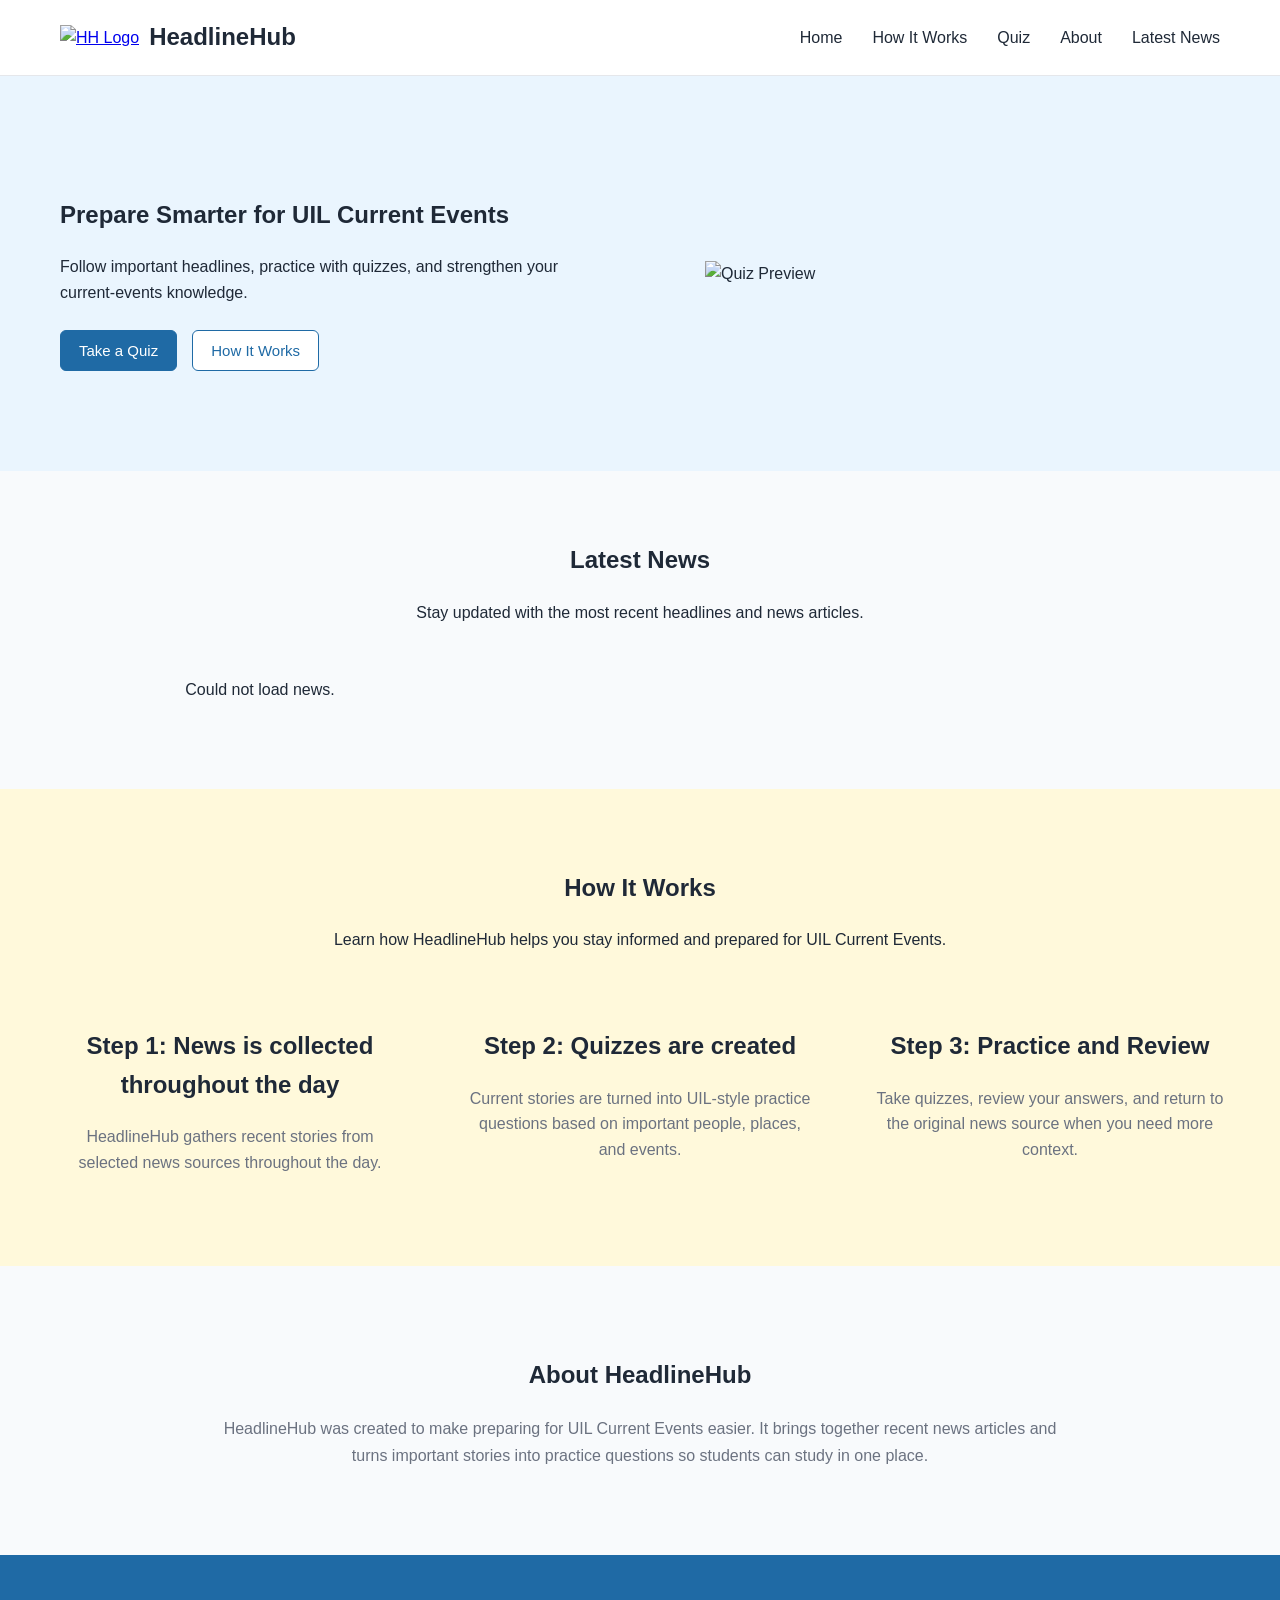
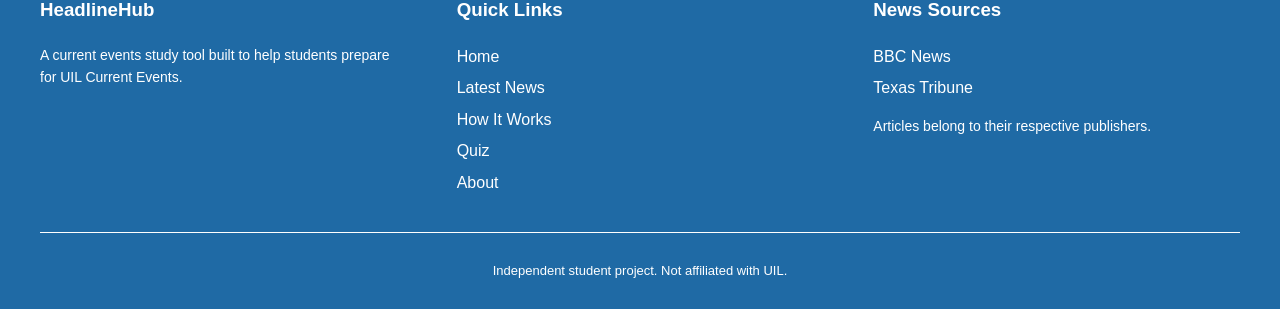
==== index.html @ 6e694967 "finished" ====
<!DOCTYPE html>
<html lang="en">
<head>
    <meta charset="UTF-8">
    <meta name="viewport" content="width=device-width, initial-scale=1.0">
    <title>HeadlineHub</title>
    <link rel="stylesheet" href="style.css">
    <link rel="icon" type="image/png" href="images/HHFavicon.png">
</head>
<body>
    <!-- Navigation Bar -->
    <nav> 
        <div class="navcontainer">
            <div class="navlogo">
                <a href="index.html">
                <img src="images/HeadlineHub Logo.png" alt="HH Logo" class="logo-imagenavbar">
                </a>
                <h1 class = "logo">HeadlineHub</h1>
            </div>
            <div class="navlinks">    
                <a href="index.html">Home</a>
                <!-- <a href="#articles">Latest News</a> -->
                <a href="#Howitworks">How It Works</a>
                <a href="quiz.html">Quiz</a>
                <a href="#about">About</a>
                <a href="news.html">Latest News</a>
            </div>  
        </div>
    </nav>
    <!-- Hero -->
    <section class="hero">
    <div class="hero-content">
        <div class="hero-text">
            <h1>Prepare Smarter for UIL Current Events</h1>

            <p>
                Follow important headlines, practice with quizzes,
                and strengthen your current-events knowledge.
            </p>

            <div class="hero-buttons">
                <button class="firstbutton" onclick="window.location.href='quiz.html'">
                    Take a Quiz
                </button>
                <button class="secondbutton" onclick="window.location.href='#Howitworks'">
                    How It Works
                </button>
            </div>
        </div>

        <div class="hero-preview">
            <img src="images/Heroimg.png" alt="Quiz Preview" class="hero-image">
        </div>
    </div>
    </section>

<section class="latest-news" id="articles">
    <div class="section-heading">
        <h2>Latest News</h2>
        <p>Stay updated with the most recent headlines and news articles.</p>
    </div>

    <div class="card-grid" id="news-grid">
        <p>Loading latest news...</p>
    </div>
</section>

    
    <!-- How It Works Section -->
    <section id="Howitworks" class="how-it-works">
        <div class="section-heading">
            <h1>How It Works</h1>
            <p>Learn how HeadlineHub helps you stay informed and prepared for UIL Current Events.</p>
        </div>
        <div class="how-grid">
            <div class ="step1">
                <h2>Step 1: News is collected throughout the day</h2>
                <p>HeadlineHub gathers recent stories from selected news sources
                    throughout the day.</p>
            </div>
            <div class ="step2">
                <h2>Step 2: Quizzes are created</h2>
                <p> Current stories are turned into UIL-style practice questions
                    based on important people, places, and events.</p>
            </div>
            <div class ="step3">
                <h2>Step 3: Practice and Review</h2>
                <p>Take quizzes, review your answers, and return to the original
                    news source when you need more context.</p>
            </div>
        </div>

    </section>
    <section id="about" class="about">
    <h2>About HeadlineHub</h2>

    <p>
        HeadlineHub was created to make preparing for UIL Current Events easier.
        It brings together recent news articles and turns important stories into
        practice questions so students can study in one place.
    </p>
</section>
<footer>
    <div class="footer-content">

        <div>
            <h3>HeadlineHub</h3>
            <p>
                A current events study tool built to help students
                prepare for UIL Current Events.
            </p>
        </div>

        <div>
            <h3>Quick Links</h3>
            <a href="#home">Home</a>
            <a href="#articles">Latest News</a>
            <a href="#Howitworks">How It Works</a>
            <a href="quiz.html">Quiz</a>
            <a href="#about">About</a>
        </div>

        <div>
            <h3>News Sources</h3>
            <a href="https://www.bbc.com/news" target="_blank">BBC News</a>
            <a href="https://www.texastribune.org/" target="_blank">Texas Tribune</a>
            <p>Articles belong to their respective publishers.</p>
        </div>

    </div>

    <div class="footer-bottom">
        <p>Independent student project. Not affiliated with UIL.</p>
    </div>
</footer>
    <script src="script.js"></script>
</body>
</html>
---- style.css ----
:root {
    --logo-blue: #5DB5F7;
    --dark-blue: #1F6AA5;
    --logo-yellow: #FADD6F;
    --light-yellow: #FFF9DB;
    --text-dark: #1F2937;
    --text-gray: #6B7280;

    --background: #F8FAFC;
    --card-background: #FFFFFF;
    --border: #E5E7EB;
    --light-blue: #EAF5FE;
}
html {
    scroll-behavior: smooth;
}
* {
    box-sizing: border-box;
}
nav {
width: 100%;
    background-color: var(--card-background);
    border-bottom: 1px solid var(--border);
}
.navlogo img{
    width: 36px;
    height: 36px;
    object-fit: contain;
}
.navlogo {
    display: flex;
    flex-direction: row;
    align-items: center;
    gap: 10px;
}
.navlinks{
    display: flex;
    align-items: center;
    gap: 30px;
}
.navlinks a {
    text-decoration: none;
    color: var(--text-dark);
}
.navcontainer {
    width: 100%;
    max-width: 1200px;
    margin: 0 auto;
    padding: 0px 20px;
    height: 75px;
    display: flex;
    justify-content: space-between;
    align-items: center;
}
body {
    margin: 0;
    background-color: var(--background);
    color: var(--text-dark);
    font-family: Arial, Helvetica, sans-serif;
    line-height: 1.6;
}
.hero {
    width: 100%;
    background-color: var(--light-blue);
}

.hero-content {
    width: 100%;
    max-width: 1200px;
    margin: 0 auto;
    padding: 100px 20px;

    display: flex;
    justify-content: space-between;
    align-items: center;
    gap: 60px;
}

.hero-text {
    max-width: 500px;
}

.hero-preview {
    flex: 1;
    display: flex;
    justify-content: center;
}

.hero-image {
    width: 100%;
    max-width: 430px;
    height: auto;
    display: block;
}
.latest-news {
    width: 100%;
    max-width: 1200px;
    margin: 0 auto;
    padding: 50px 20px;
    text-align: center
}
.card-grid {
  display: grid;
  grid-template-columns: repeat(3, 1fr);
  gap: 20px;
  padding: 20px;
  text-align: center
}
.card {
  display: grid;
  gap: 10px;
  padding: 15px;
  border: 1px solid #ccc;
  border-radius: 8px;
}
.title {
    margin: 0;
}

.description {
    margin: 0;
    color: var(--dark-blue);
    font-weight: bold;
}

.summary {
    margin: 0;
    color: var(--text-gray);
    flex-grow: 1;
}

.cta {
    /* align-self: flex-start; */
    padding: 9px 16px;
    border: none;
    border-radius: 6px;
    background-color: var(--dark-blue);
    color: white;
    cursor: pointer;
}
.how-it-works {
    background-color: var(--light-yellow);
    padding: 60px 20px;
}

.how-it-works .section-heading {
    text-align: center;
    margin-bottom: 40px;
}

.how-grid {
    max-width: 1200px;
    margin: 0 auto;
    display: grid;
    grid-template-columns: repeat(3, 1fr);
    gap: 30px;
}

.how-grid div {
    text-align: center;
    padding: 15px;
}

.how-grid h3 {
    font-size: 20px;
}

.how-grid p {
    color: var(--text-gray);
}
.about {
    max-width: 900px;
    margin: 0 auto;
    padding: 70px 20px;
    text-align: center;
}

.about p {
    color: var(--text-gray);
    line-height: 1.7;
}
footer {
    background-color: var(--dark-blue);
    color: white;
    padding: 40px 20px 15px;
}

.footer-content {
    max-width: 1200px;
    margin: 0 auto;

    display: grid;
    grid-template-columns: repeat(3, 1fr);
    gap: 50px;
}

.footer-content h3 {
    margin-top: 0;
}

.footer-content p {
    font-size: 14px;
}

.footer-content a {
    display: block;
    color: white;
    text-decoration: none;
    margin: 6px 0;
}

.footer-content a:hover {
    text-decoration: underline;
}

.footer-bottom {
    max-width: 1200px;
    margin: 30px auto 0;
    padding-top: 15px;
    border-top: 1px solid white;
    text-align: center;
    font-size: 13px;
}
.news-page {
    max-width: 1200px;
    margin: 0 auto;
    padding: 50px 20px;
}

.news-page .section-heading {
    text-align: center;
    margin-bottom: 30px;
}
.date-nav {
    display: flex;
    justify-content: center;
    align-items: center;
    gap: 15px;
    margin: 25px 0 10px;
}

.date-nav button {
    padding: 9px 14px;
    border: none;
    border-radius: 6px;
    background-color: var(--dark-blue);
    color: white;
    cursor: pointer;
}

.date-nav input {
    padding: 8px;
    border: 1px solid var(--border);
    border-radius: 6px;
}

#date-label {
    text-align: center;
    color: var(--text-gray);
    margin-bottom: 25px;
}
.hero-buttons {
    display: flex;
    gap: 15px;
    margin-top: 25px;
}

.firstbutton,
.secondbutton,
.cta {
    padding: 11px 18px;
    border-radius: 6px;
    font-size: 15px;
    cursor: pointer;
    transition: 0.2s;
}


/* main blue button */

.firstbutton {
    background-color: var(--dark-blue);
    color: white;
    border: 1px solid var(--dark-blue);
}

.firstbutton:hover {
    background-color: #185783;
}


/* secondary button */

.secondbutton {
    background-color: white;
    color: var(--dark-blue);
    border: 1px solid var(--dark-blue);
}

.secondbutton:hover {
    background-color: var(--light-blue);
}


/* news card button */

.cta {
    background-color: var(--dark-blue);
    color: white;
    border: none;
    width: fit-content;
}

.cta:hover {
    background-color: #185783;
}
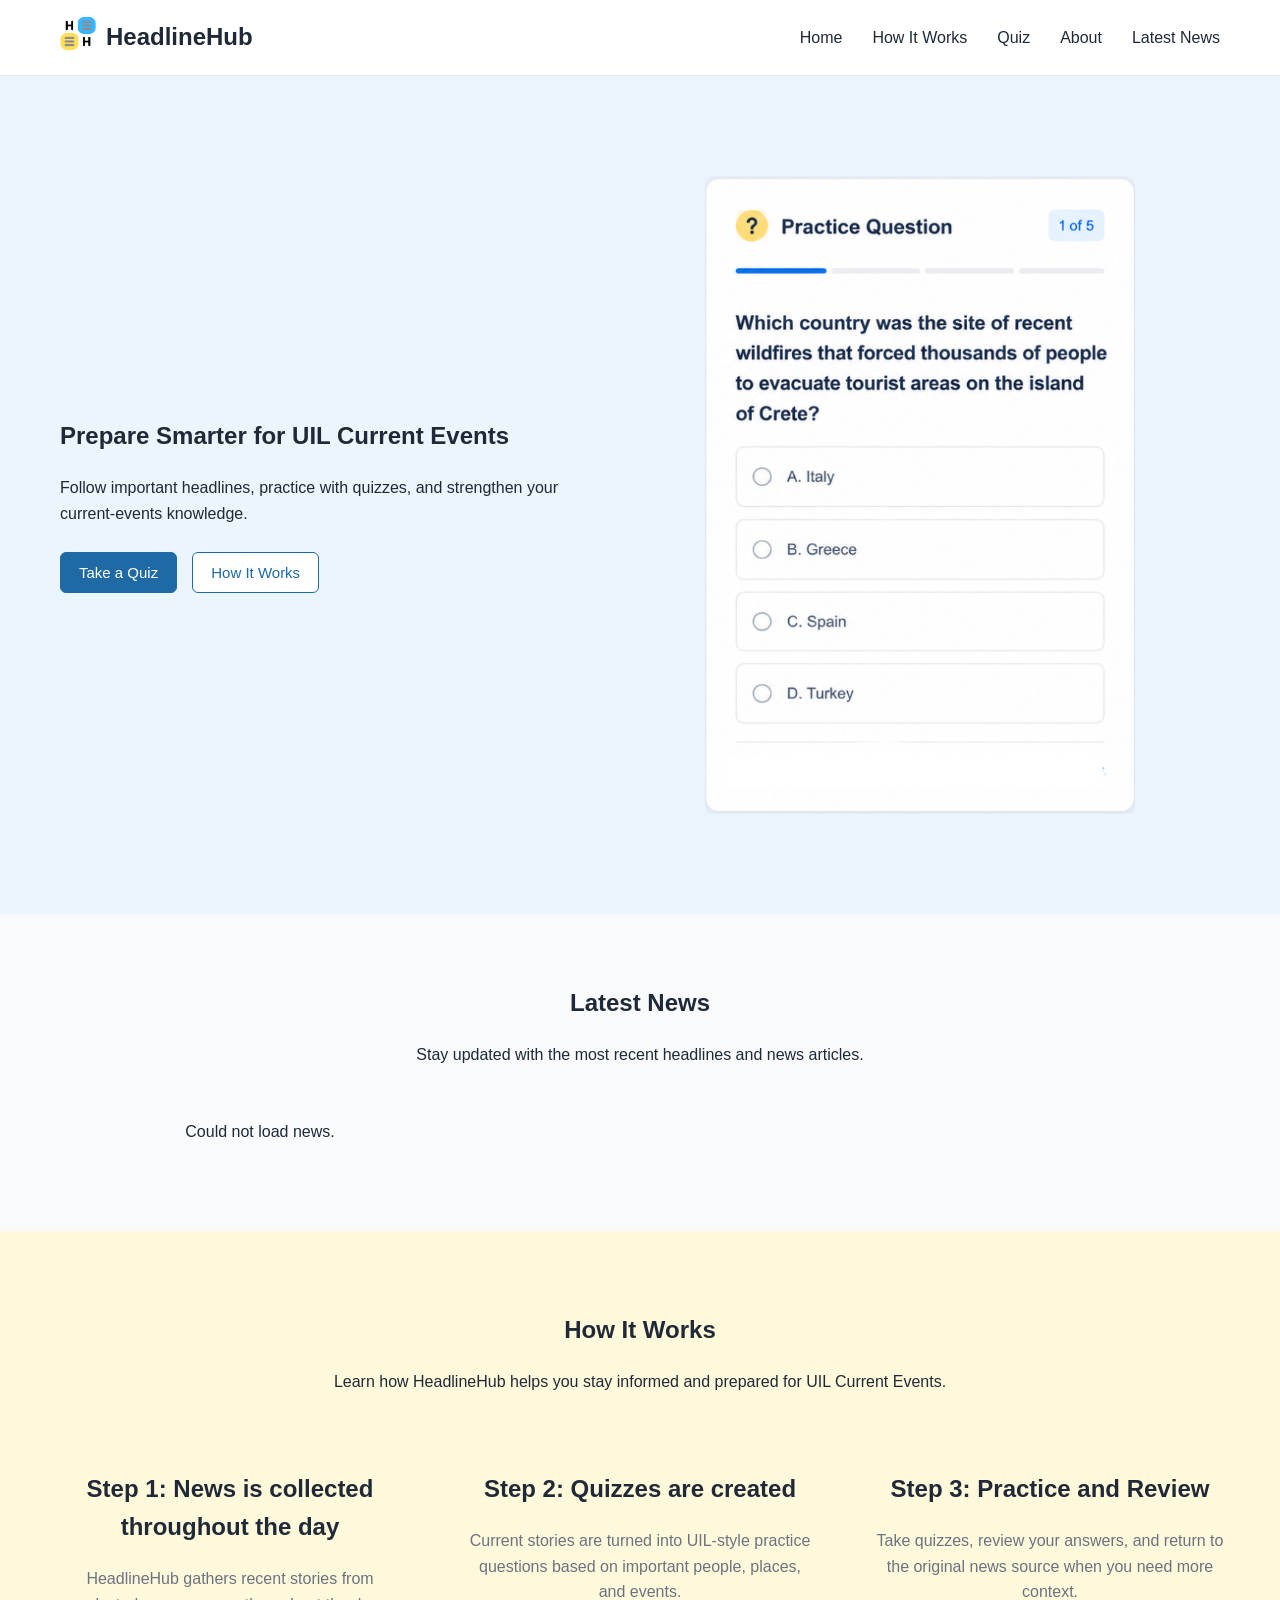
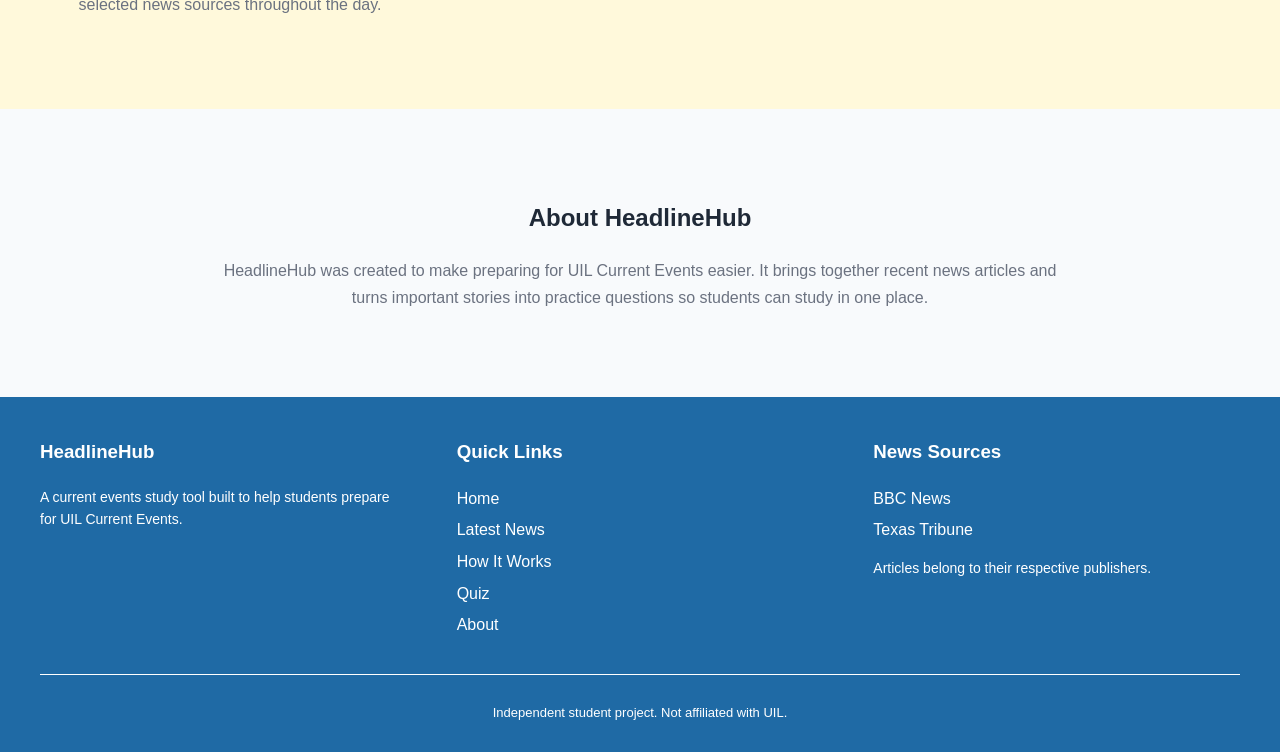
==== commit 2467f1bc: "images" ====
--- a/index.html
+++ b/index.html
@@ -13,8 +13,8 @@
         <div class="navcontainer">
             <div class="navlogo">
                 <a href="index.html">
-                <img src="images/HeadlineHub Logo.png" alt="HH Logo" class="logo-imagenavbar">
-                </a>
+                <img src="Images/HeadlineHub Logo.png" alt="HeadlineHub Logo">                
+            </a>
                 <h1 class = "logo">HeadlineHub</h1>
             </div>
             <div class="navlinks">    
@@ -49,7 +49,7 @@
         </div>
 
         <div class="hero-preview">
-            <img src="images/Heroimg.png" alt="Quiz Preview" class="hero-image">
+            <img src="Images/Heroimg.png" alt="Quiz Preview" class="hero-image">
         </div>
     </div>
     </section>
